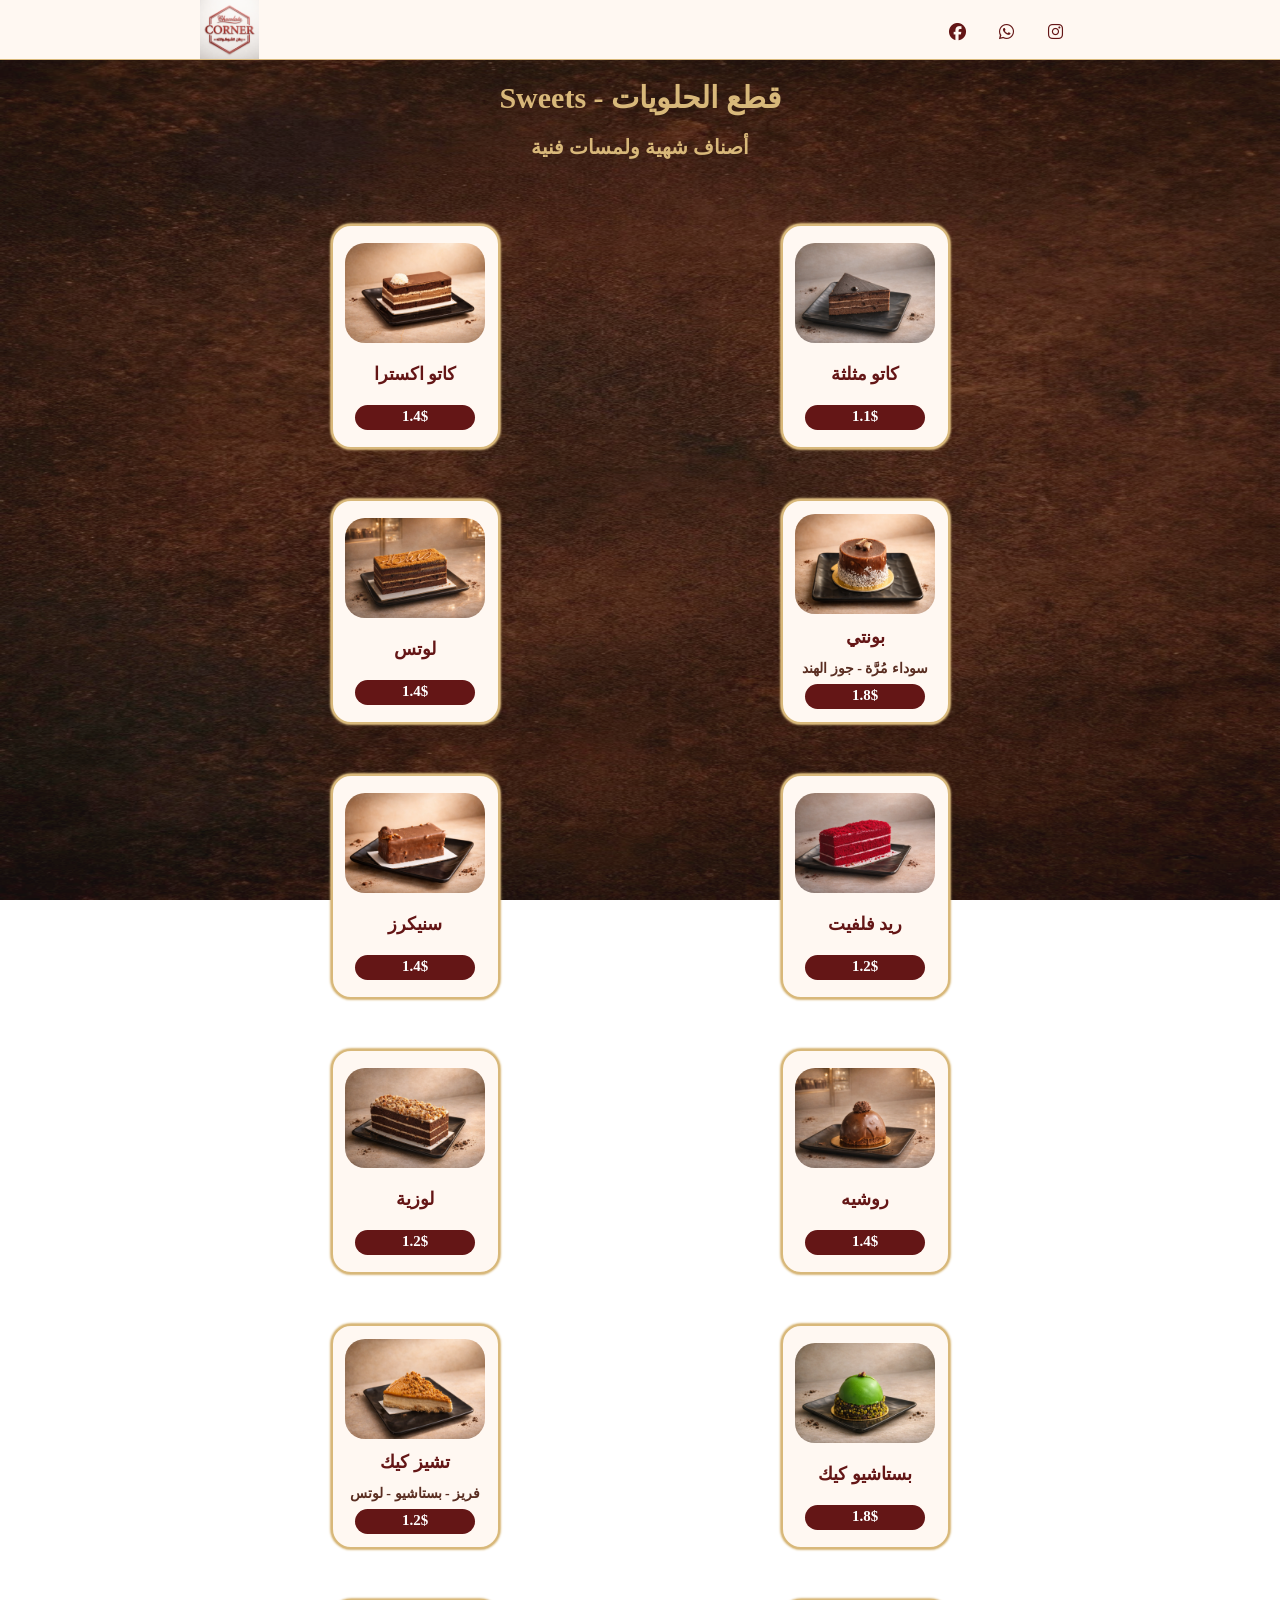
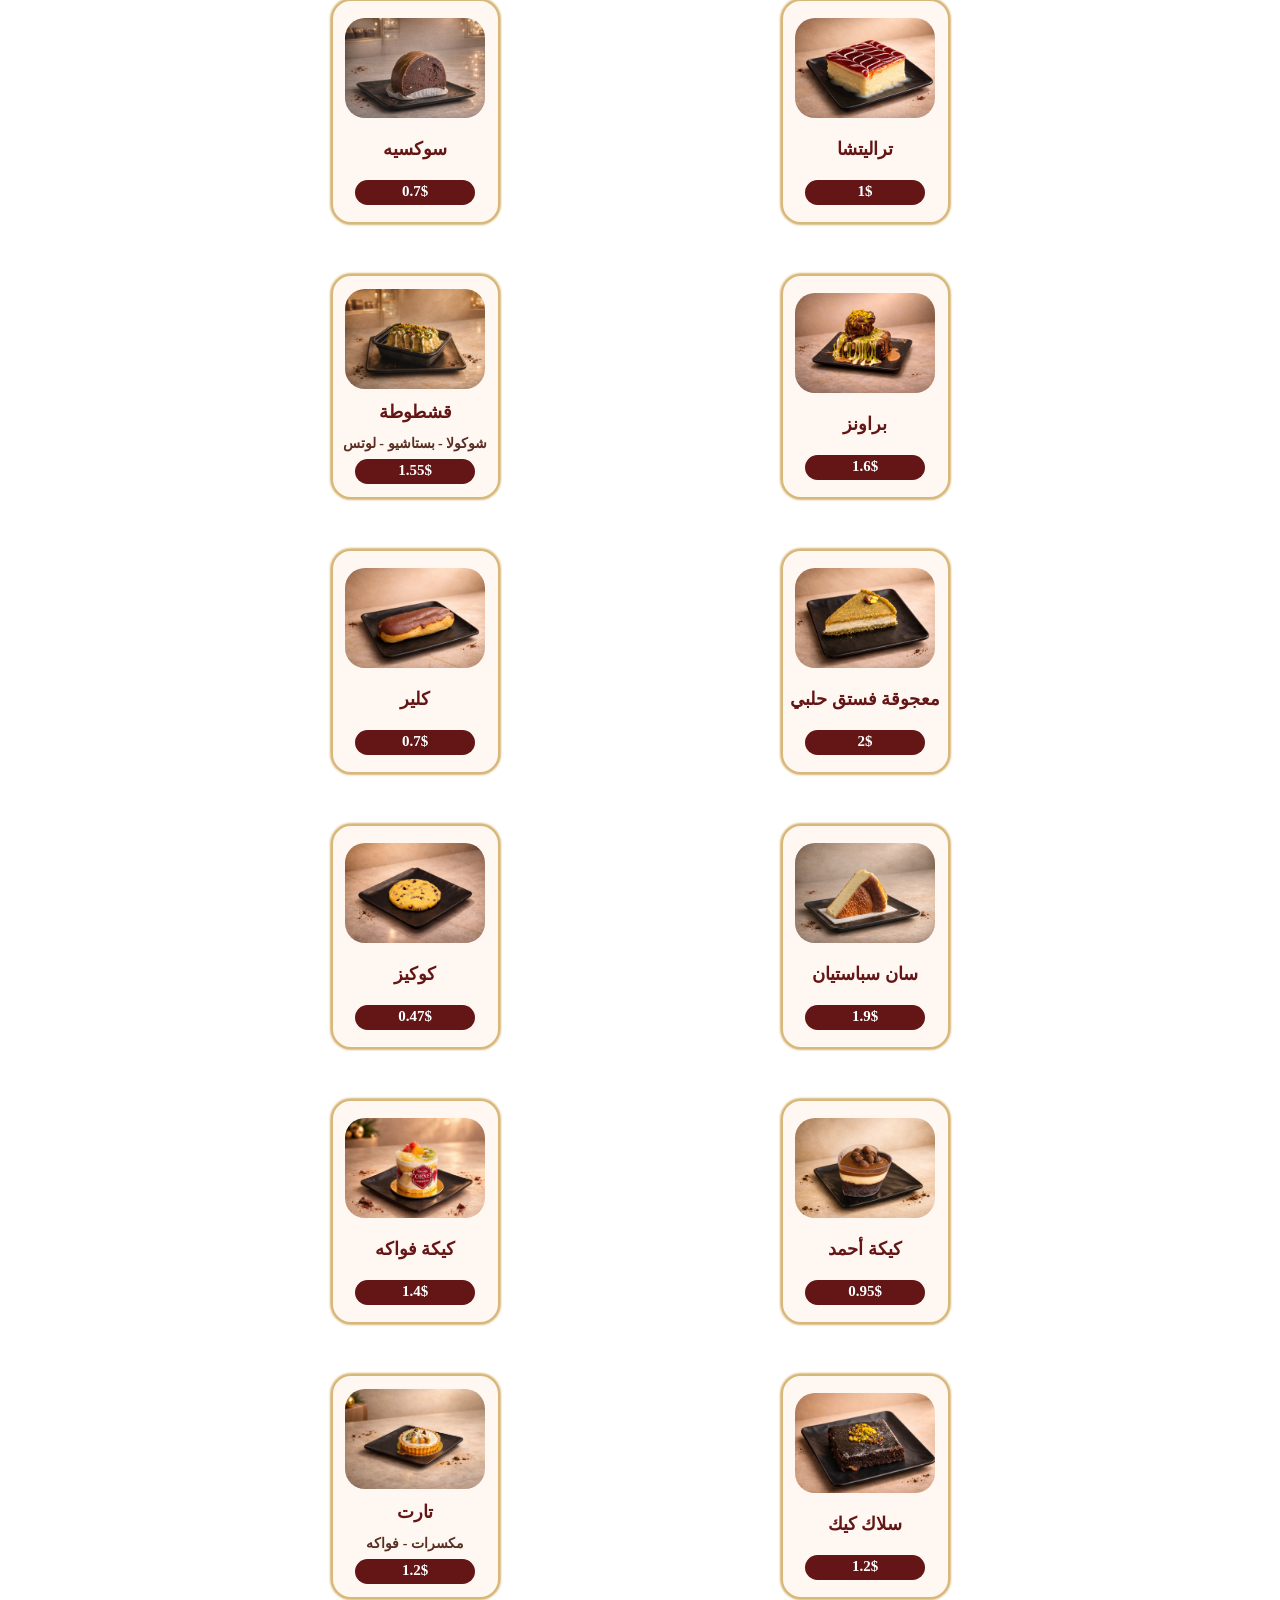
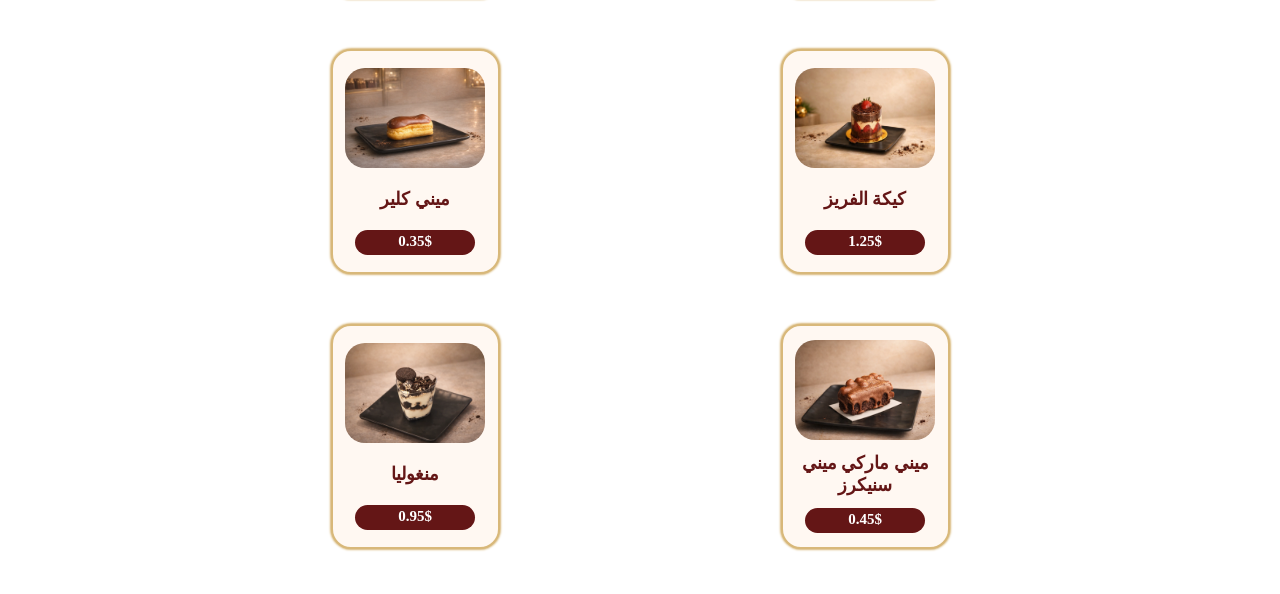
==== index.html @ dbb468c2 "Rename sweets.html to index.html" ====
<!DOCTYPE html>
<html lang="en">

<head>
    <meta charset="UTF-8">
    <meta name="viewport" content="width=device-width, initial-scale=1.0">
    <title>Sweets</title>
    <link rel="stylesheet" href="https://cdnjs.cloudflare.com/ajax/libs/font-awesome/6.7.2/css/all.min.css"
        integrity="sha512-Evv84Mr4kqVGRNSgIGL/F/aIDqQb7xQ2vcrdIwxfjThSH8CSR7PBEakCr51Ck+w+/U6swU2Im1vVX0SVk9ABhg=="
        crossorigin="anonymous" referrerpolicy="no-referrer" />
    <link rel="stylesheet" href="css/drinks.css">
    <link rel="icon" href="imgs/sweet.webp">
</head>

<body>
    <img class="back" src="imgs/types-background.webp">
    <header>

        <div class="container">
            <a href="" class="logo">
                <img src="imgs/logo.webp" alt="logo" />

            </a>

            <div class="social">
                <a href="https://www.facebook.com/profile.php?id=100057053096693" target="_blank"><i
                        class="fa-brands fa-facebook face"></i></a>
                <a href="https://wa.me/+963956229001" target="_blank"><i class="fa-brands fa-whatsapp whats"></i></a>
                <a href="https://www.instagram.com/1chocolate_corner/" target="_blank"><i
                        class="fa-brands fa-instagram insta"></i></a>
            </div>
        </div>
    </header>
    <div class="head">
        <div>
            <h1>قطع الحلويات - Sweets</h1>
           
        </div>
        <p>أصناف شهية ولمسات فنية</p>
    </div>
    <section class="types">
        
<div class="container">

        <div class="type">
            <img src="imgs/cake-pice.webp" alt="">
            <h2>كاتو مثلثة</h2>
            <p>1.1$</p>
        </div>

        <div class="type">
            <img src="imgs/extra-2.webp" alt="">
            <h2>كاتو اكسترا</h2>
            <p>1.4$</p>
        </div>

        <div class="type">
            <img src="imgs/bounty-cake-1.webp" alt="">
            <h2>بونتي</h2>
            <span>سوداء مُرَّة - جوز الهند</span>
            <p>1.8$</p>
        </div>

        <!-- <div class="type">
            <img src="imgs/تشيز اوريو.jpg" alt="">
            <h2>لوكانز</h2>
            <p><i class="fa-solid fa-turkish-lira-sign"></i> 80</p>
        </div> -->

        <div class="type">
            <img src="imgs/lotos-cake.webp" alt="">
            <h2>لوتس</h2>
            <p>1.4$</p>
        </div>
        <!-- <div class="type">
            <img src="imgs/بانكيك.jpeg" alt="">
            <h2>فوندون كيك</h2>
            <p><i class="fa-solid fa-turkish-lira-sign"></i> 80</p>
        </div> -->
        <div class="type">
            <img src="imgs/red-flft.webp" alt="">
            <h2>ريد فلفيت</h2>
            <p>1.2$</p>
        </div>

        <div class="type">
            <img src="imgs/snekrze-cake.webp" alt="">
            <h2>سنيكرز</h2>
            <p>1.4$</p>
        </div>

        <div class="type">
            <img src="imgs/roshieh.webp" alt="">
            <h2>روشيه</h2>
            <p>1.4$</p>
        </div>

        <div class="type">
            <img src="imgs/loziah-cake.webp" alt="">
            <h2>لوزية</h2>
            <p>1.2$</p>
        </div>

        <div class="type">
            <img src="imgs/pistachio-cake.webp" alt="">
            <h2>بستاشيو كيك</h2>
            <p>1.8$</p>
        </div>

        <div class="type">
            <img src="imgs/cheese-cake-lotos.webp" alt="">
            <h2>تشيز كيك</h2>
            <span>فريز - بستاشيو - لوتس</span>
            <p>1.2$</p>
        </div>

        <div class="type">
            <img src="imgs/trilitcha.webp" alt="">
            <h2>تراليتشا</h2>
            <p>1$</p>
        </div>

        <div class="type">
            <img src="imgs/soksieh.webp" alt="">
            <h2>سوكسيه</h2>
            <p>0.7$</p>
        </div>

        <div class="type">
            <img src="imgs/brownis-icecream.webp" alt="">
            <h2>براونز</h2>
            <p>1.6$</p>
        </div>

        <div class="type">
            <img src="imgs/qashtota.webp" alt="">
            <h2>قشطوطة</h2>
            <span>شوكولا - بستاشيو - لوتس</span>
            <p>1.55$</p>
        </div>

        <div class="type">
            <img src="imgs/majoka-fusduk.webp" alt="">
            <h2>معجوقة فستق حلبي</h2>
            <p>2$</p>
        </div>

        <div class="type">
            <img src="imgs/clere.webp" alt="">
            <h2>كلير</h2>
            <p>0.7$</p>
        </div>

        <div class="type">
            <img src="imgs/sanspastian.webp" alt="">
            <h2>سان سباستيان</h2>
            <p>1.9$</p>
        </div>

        <div class="type">
            <img src="imgs/cookies.webp" alt="">
            <h2>كوكيز</h2>
            <p>0.47$</p>
        </div>

        <div class="type">
            <img src="imgs/ahmad-cake.webp" alt="">
            <h2>كيكة أحمد</h2>
            <p>0.95$</p>
        </div>
        <div class="type">
            <img src="imgs/fruits-cake.webp" alt="">
            <h2>كيكة فواكه</h2>
            <p>1.4$</p>
        </div>
        <div class="type">
            <img src="imgs/slak-cake.webp" alt="">
            <h2>سلاك كيك</h2>
            <p>1.2$</p>
        </div>
        <div class="type">
            <img src="imgs/moksrat-tart.webp" alt="">
            <h2>تارت</h2>
            <span>مكسرات - فواكه</span>
            <p>1.2$</p>
        </div>
        <div class="type">
            <img src="imgs/strubery-cake.webp" alt="">
            <h2>كيكة الفريز</h2>
            <p>1.25$</p>
        </div>
        <div class="type">
            <img src="imgs/mini-clere.webp" alt="">
            <h2>ميني كلير</h2>
            <p>0.35$</p>
        </div>
        <div class="type">
            <img src="imgs/snekrze-mini.webp" alt="">
            <h2>ميني ماركي ميني سنيكرز</h2>
            <p>0.45$</p>
        </div>
        <div class="type">
            <img src="imgs/mangolia.webp" alt="">
            <h2>منغوليا</h2>
            <p>0.95$</p>
        </div>





   

</div>
    </section>












</body>

</html>
---- css/drinks.css ----
@import url("https://fonts.googleapis.com/css2?family=Cairo:wght@200..1000&family=Playpen+Sans+Arabic:wght@100..800&display=swap");
@import url("https://fonts.googleapis.com/css2?family=Almarai:wght@300;400;700;800&family=Cairo:wght@200..1000&family=Playpen+Sans+Arabic:wght@100..800&display=swap");

:root {
    --main-color: #5A2E22;
    --shadow-color: #3E2723;
    --second-color: #fff8f2;
    --third-color: #b09f8e;
    --fourth-color: #D8B87A;
    --red-color: #641616;
}

* {
    padding: 0;
    margin: 0;
    box-sizing: border-box;
}

body {
    font-family: 'Italic' , serif;
    font-weight: 600;
    direction: rtl;
}
.back {
    display: inline-block;
    height: 100%;
    width: 100%;
    position: fixed;
    top: 0;
    right: 0;
    z-index: -1;
    filter: brightness(0.8) contrast(0.9);
}
a {
    text-decoration: none;
}

html {
    scroll-behavior: smooth;
}

.container {
    padding-left: 200px;
    padding-right: 200px;
}

@media (max-width: 768px) {
    .container {
        width: 100%;
        padding-left: 15px;
        padding-right: 15px;
    }
}

@media (min-width: 769px) and (max-width: 991px) {
    .contanier {
        width: 750px;
    }
}

@media (min-width: 992px) and (max-width: 1199px) {
    .contanier {
        width: 970px;
    }
}

@media (min-width: 1200px) {
    .contanier {
        width: 1170px;
    }
}
/*start header style*/
header {
    background-color: var(--second-color);
    height: 60px;
    border-bottom: 1px solid var(--fourth-color);
    position: sticky;
    top: 0;
    z-index: 1000;
    direction: ltr;
}


header .container {
    display: flex;
    justify-content: space-between;
    align-items: center;
    position: relative;
}

header .container a:first-child img { 
   height: 59px;
    
}




header .container .social {
    display: flex;
    justify-content: space-between;
}

header .container .social i {
    margin: 7px;
    font-size: 17px;
    display: flex;
    width: 35px;
    height: 35px;
    color: var(--red-color);
    justify-content: center;
    align-items: center;
    border-radius: 50%;
    transition: 0.3s;
    cursor: pointer;
    
}

.container .social i:hover {
    scale: 1.1;
}

/*end header style*/
.head {
text-align: center;
display: flex;
flex-direction: column;
justify-content: center;
align-items: center;
position: relative;
background-color: transparent;
}

    .head p:first-of-type {
       font-weight: 900;
       padding: 0 0 20px; 
    }
.head h1 {
    color: var(--fourth-color);
    font-size: 30px;
    font-weight: 900;
    padding: 20px 0;
}



.head p {
    font-size: 20px; 
    font-weight: 600;
    padding-bottom: 20px;
    color: var(--fourth-color);
}


.types {
    padding: 30px 0px;
    text-align: center;
}
.types .container {
        display: grid;
    grid-template-columns: 1fr 1fr;
    gap: 20px;
}
.type {
    display: flex;
    flex-direction: column;
    justify-content: space-around;
    align-items: center;
    padding: 10px 0 10px;
    text-align: center;
    border-radius: 20px;
    background-color: var(--second-color);
    margin: 15px auto;
    font-weight: bold;
    font-style: normal;
    
    width: 169px;
    height: 225px;
    box-shadow: 0 0 2px 1px var(--fourth-color);
    /* outline: 1px solid var(--red-color); */
    border: 2px solid var(--fourth-color);
}

.types .type img {
    width: 85%;
    height: 100px;
    border-radius: 20px;
    
}
.types .type h2 {
    font-size: 18px;
    font-weight: 800;
    color: var(--red-color);
    
    padding: 5px;
}

.types .type p {
    height: 25px;
    width: 120px;
    background-color: var(--red-color);
    border-radius: 20px;
    
    font-size: 15px;
    font-weight: 800;
    color: white;
    text-align: center;
    padding-top: 3px;
}
.types a {
    text-decoration: none;
    box-shadow: 0 0 7px 5px var(--fourth-color);
    padding: 5px;
    border-radius: 5px;
    color: var(--fourth-color);
    transition: 0.5s;
    display: inline-block;
    margin-bottom: 20px;
}
.types a:hover {
    box-shadow: 0 0 7px 5px var(--shadow-color);
    background-color: var(--second-color);
    color: var(--main-color);
}
.fa-turkish-lira-sign {
    font-size: 12px;
}
.type span {
    color: var(--main-color);
    font-size: 14px;
}
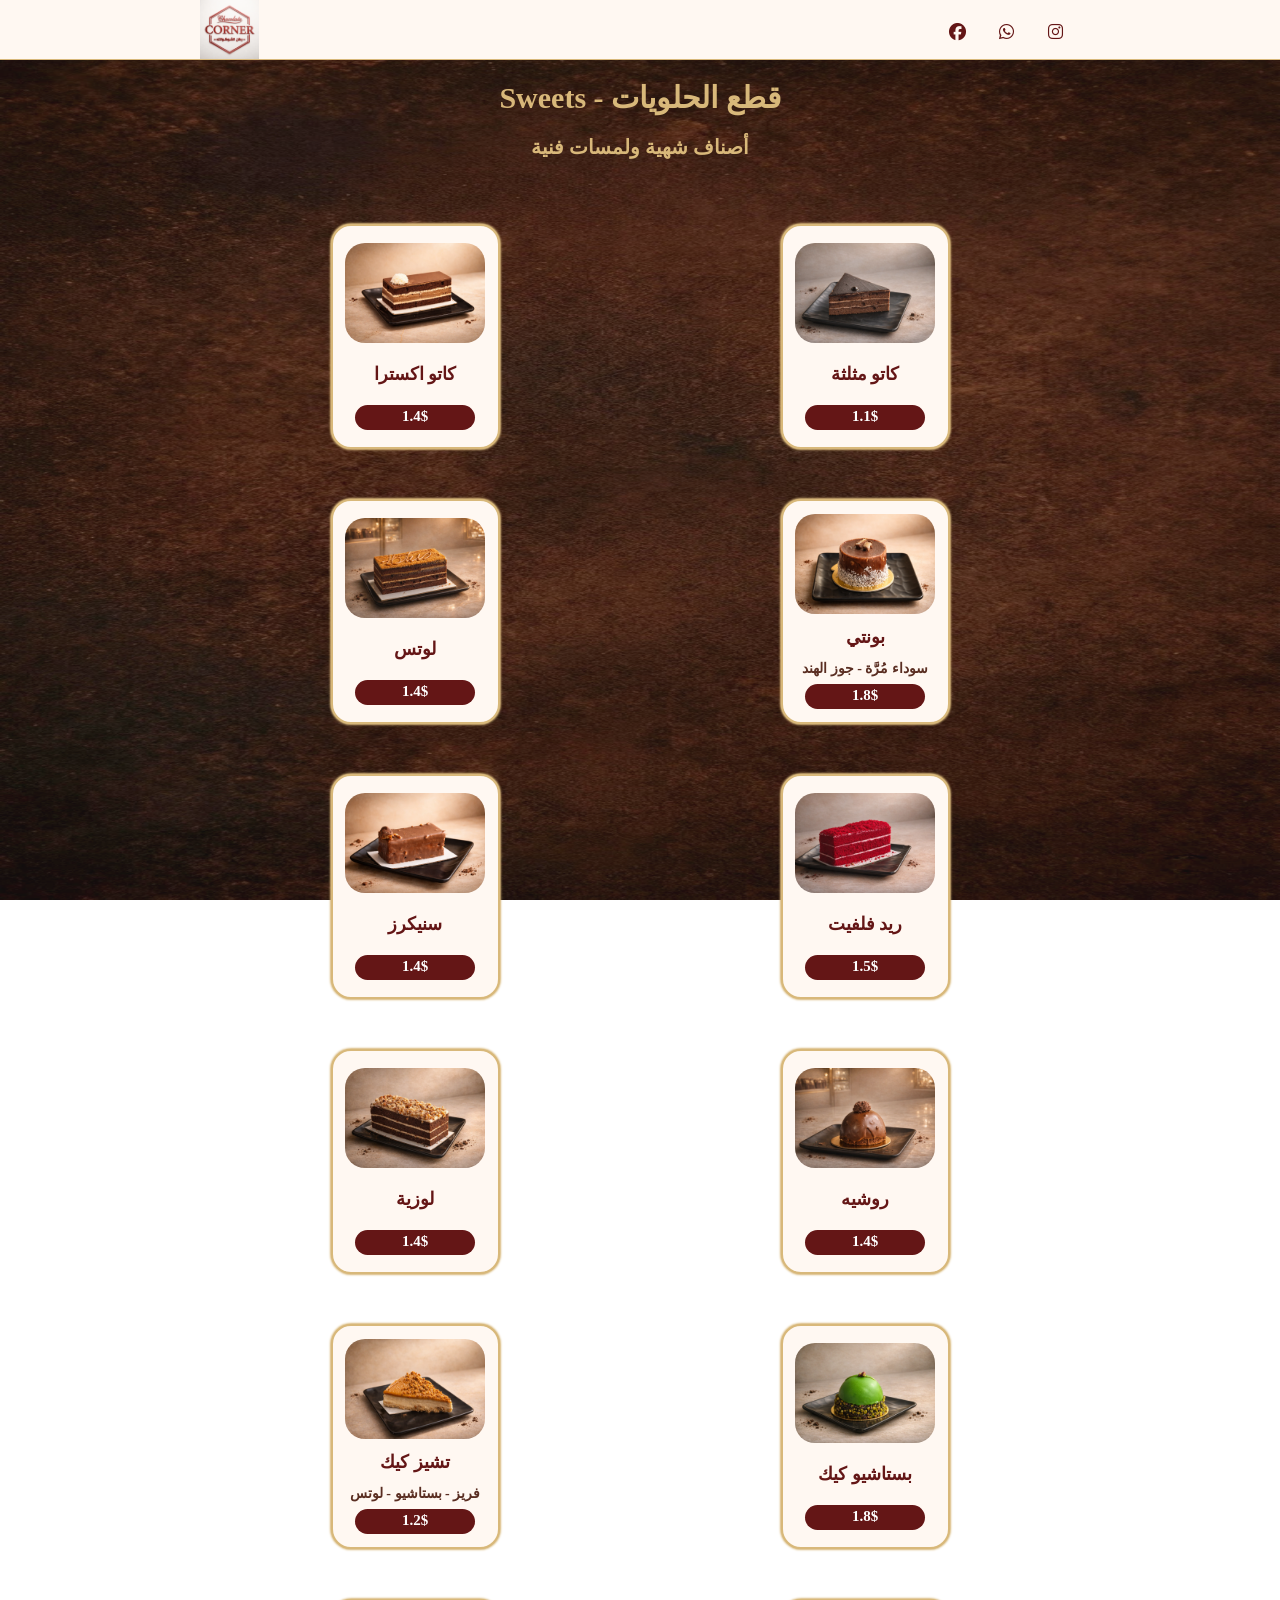
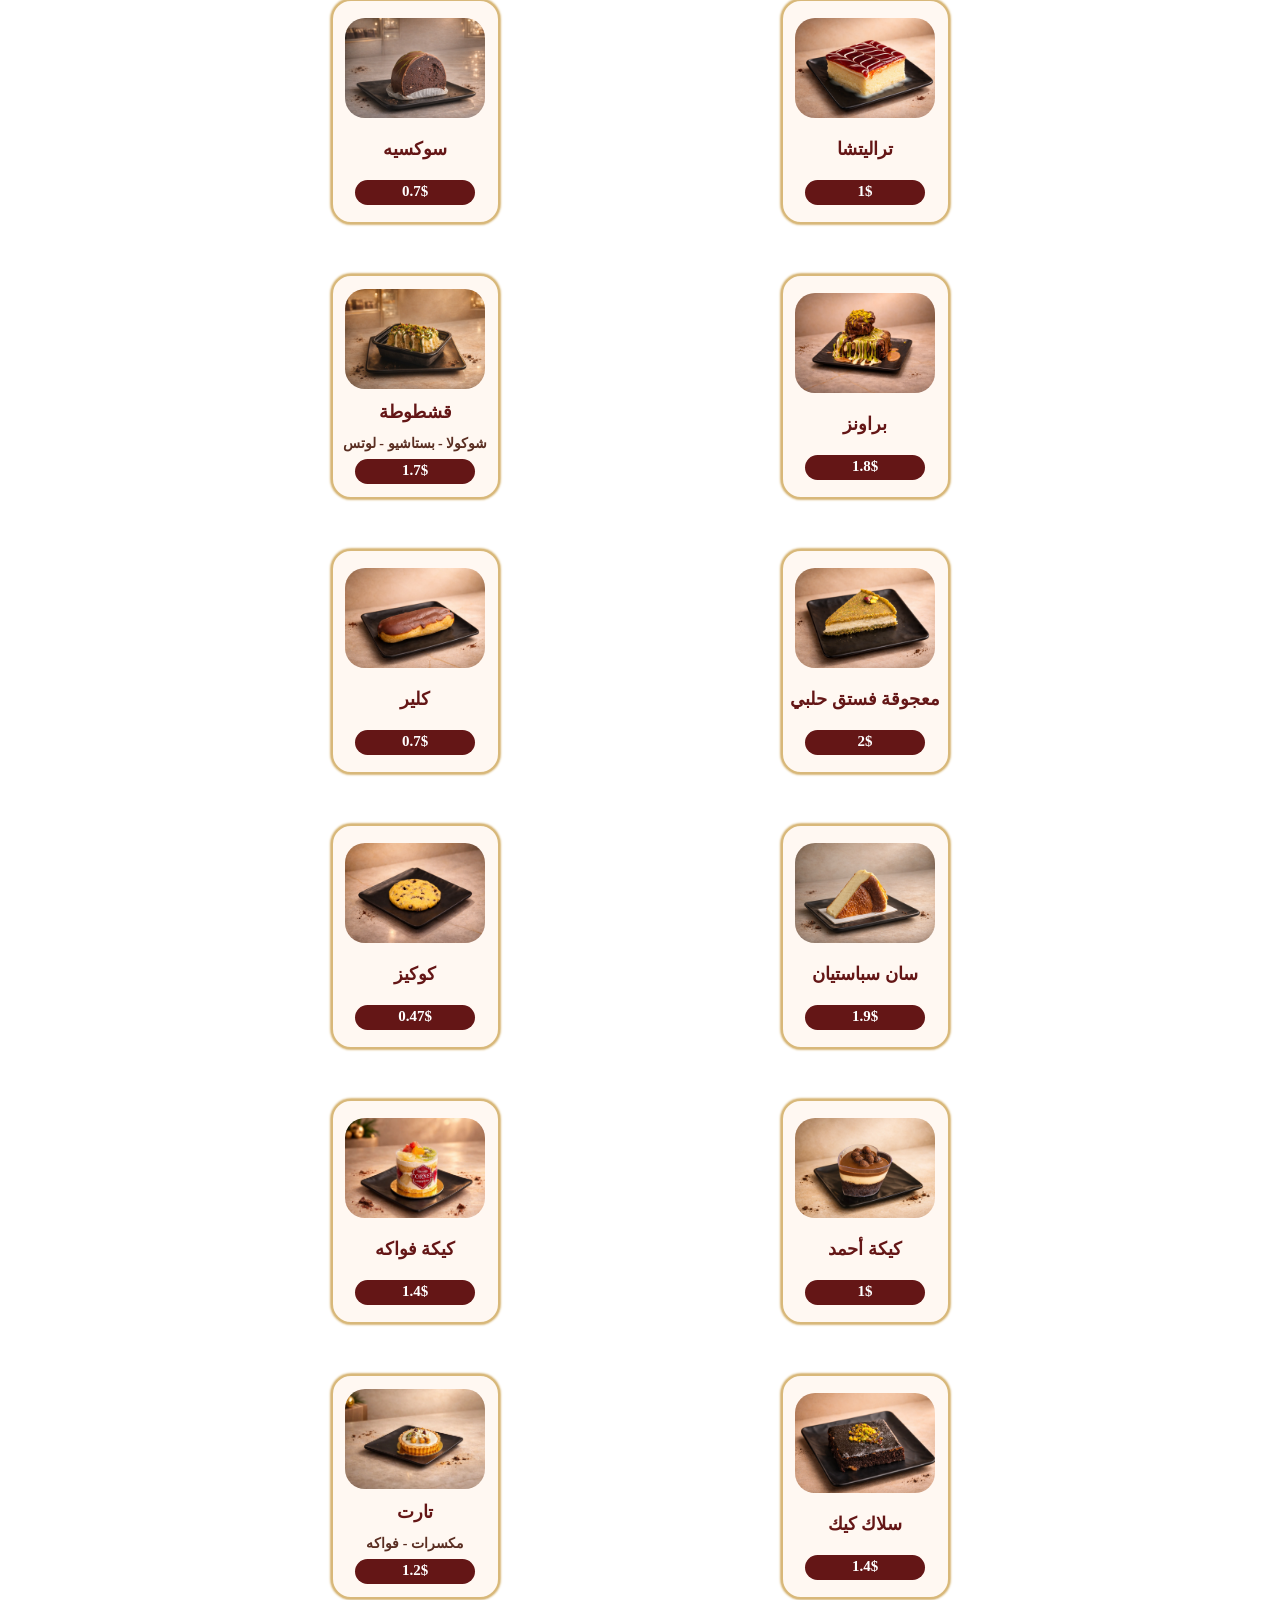
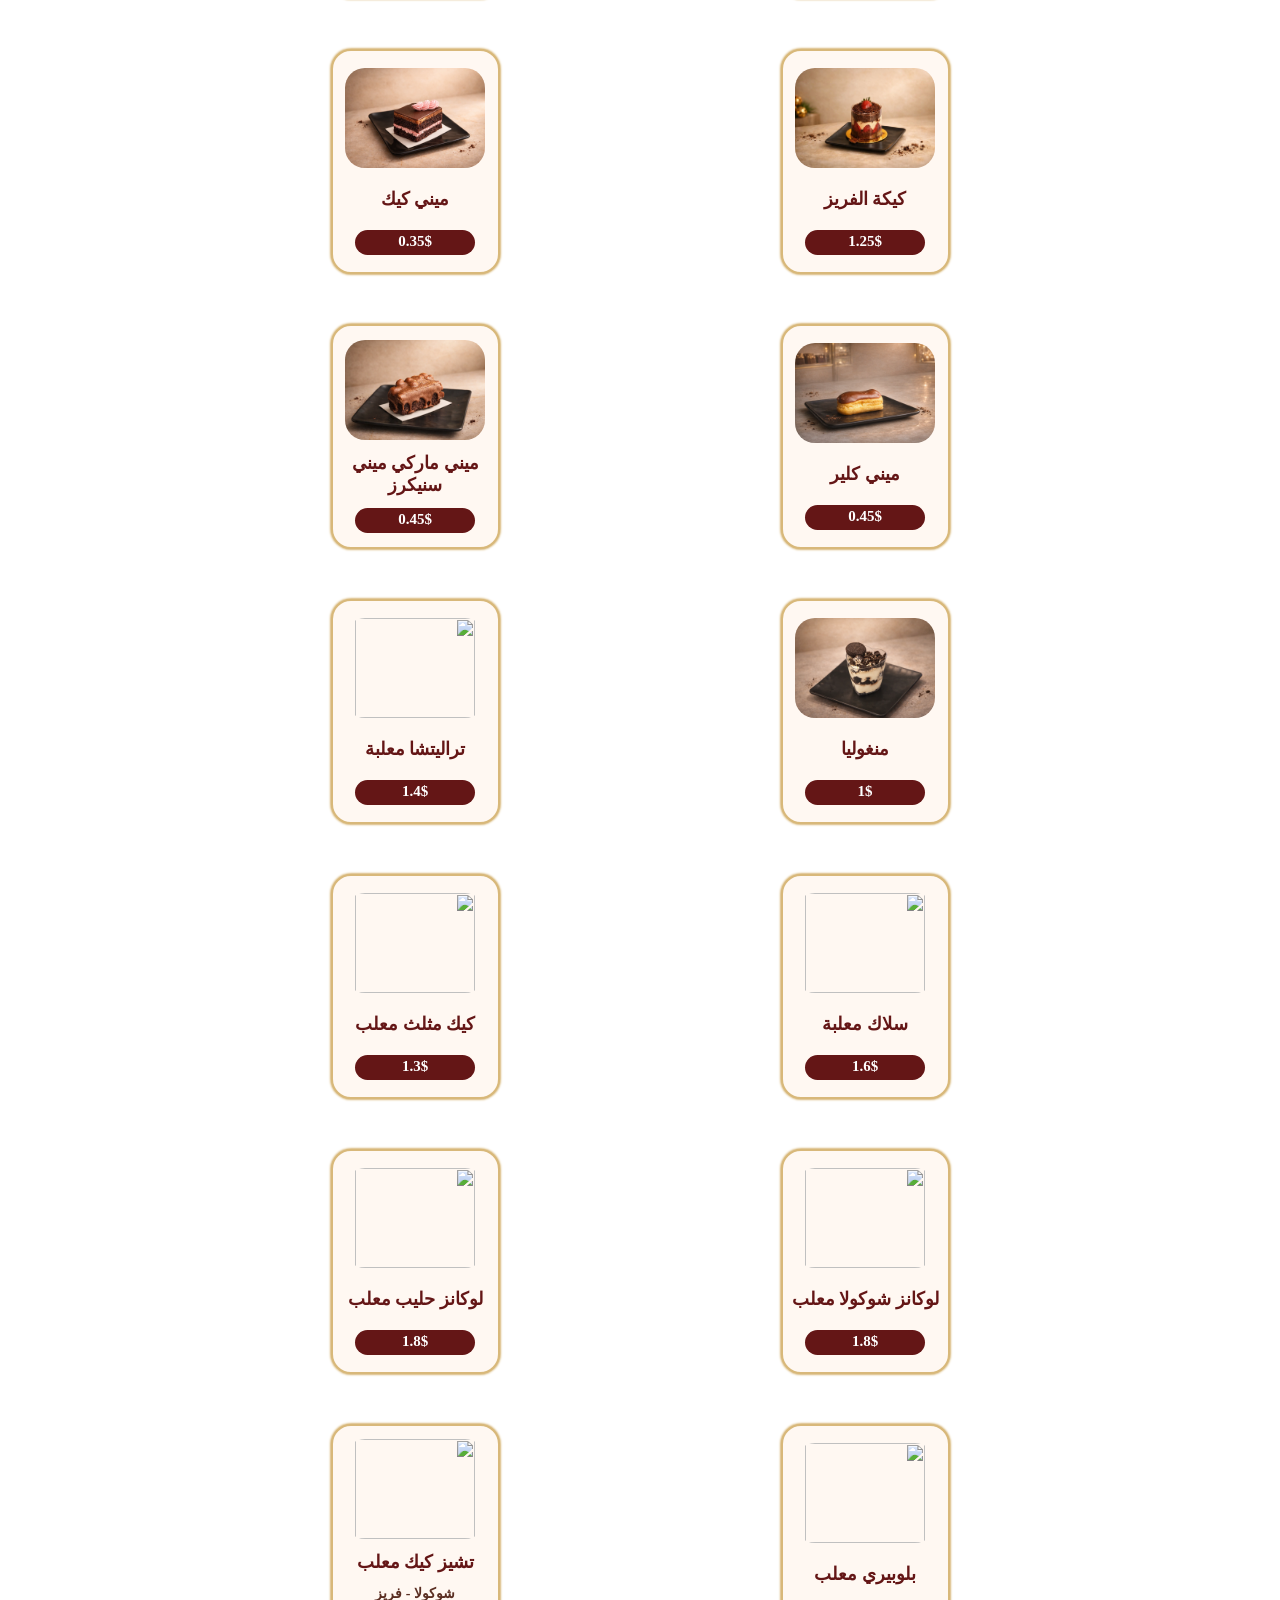
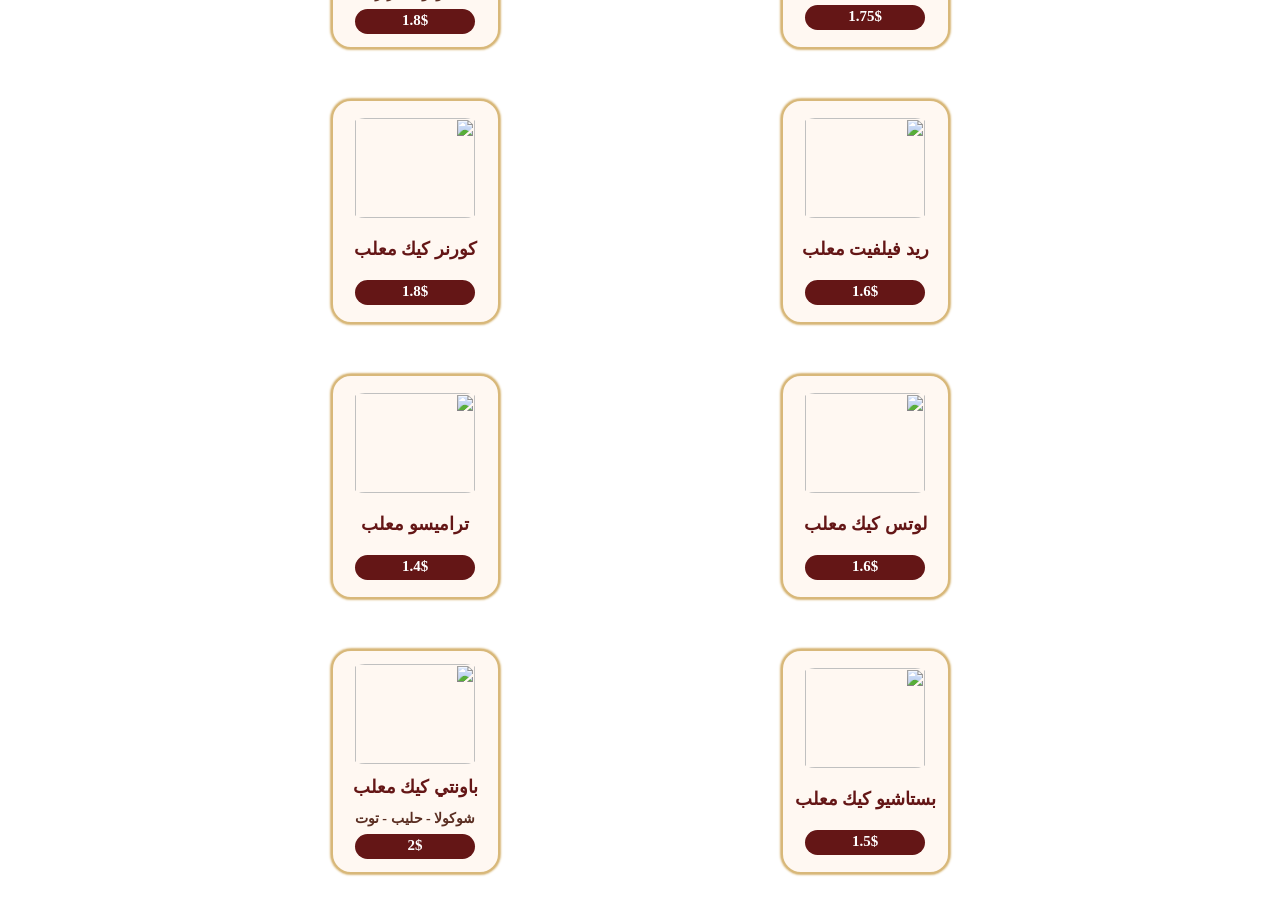
==== commit bbc6ca0a: "Update index.html" ====
--- a/index.html
+++ b/index.html
@@ -80,7 +80,7 @@
         <div class="type">
             <img src="imgs/red-flft.webp" alt="">
             <h2>ريد فلفيت</h2>
-            <p>1.2$</p>
+            <p>1.5$</p>
         </div>
 
         <div class="type">
@@ -98,7 +98,7 @@
         <div class="type">
             <img src="imgs/loziah-cake.webp" alt="">
             <h2>لوزية</h2>
-            <p>1.2$</p>
+            <p>1.4$</p>
         </div>
 
         <div class="type">
@@ -129,14 +129,14 @@
         <div class="type">
             <img src="imgs/brownis-icecream.webp" alt="">
             <h2>براونز</h2>
-            <p>1.6$</p>
+            <p>1.8$</p>
         </div>
 
         <div class="type">
             <img src="imgs/qashtota.webp" alt="">
             <h2>قشطوطة</h2>
             <span>شوكولا - بستاشيو - لوتس</span>
-            <p>1.55$</p>
+            <p>1.7$</p>
         </div>
 
         <div class="type">
@@ -166,7 +166,7 @@
         <div class="type">
             <img src="imgs/ahmad-cake.webp" alt="">
             <h2>كيكة أحمد</h2>
-            <p>0.95$</p>
+            <p>1$</p>
         </div>
         <div class="type">
             <img src="imgs/fruits-cake.webp" alt="">
@@ -176,7 +176,7 @@
         <div class="type">
             <img src="imgs/slak-cake.webp" alt="">
             <h2>سلاك كيك</h2>
-            <p>1.2$</p>
+            <p>1.4$</p>
         </div>
         <div class="type">
             <img src="imgs/moksrat-tart.webp" alt="">
@@ -190,9 +190,14 @@
             <p>1.25$</p>
         </div>
         <div class="type">
+            <img src="imgs/cake-mini.webp" alt="">
+            <h2>ميني كيك</h2>
+            <p>0.35$</p>
+        </div>
+        <div class="type">
             <img src="imgs/mini-clere.webp" alt="">
             <h2>ميني كلير</h2>
-            <p>0.35$</p>
+            <p>0.45$</p>
         </div>
         <div class="type">
             <img src="imgs/snekrze-mini.webp" alt="">
@@ -202,7 +207,74 @@
         <div class="type">
             <img src="imgs/mangolia.webp" alt="">
             <h2>منغوليا</h2>
-            <p>0.95$</p>
+            <p>1$</p>
+        </div>
+        <div class="type">
+            <img src="imgs/tralitsha-moalb.webp" alt="">
+            <h2>تراليتشا معلبة</h2>
+            <p>1.4$</p>
+        </div>
+        <div class="type">
+            <img src="imgs/slak-moalb.webp" alt="">
+            <h2>سلاك معلبة</h2>
+            <p>1.6$</p>
+        </div>
+        <div class="type">
+            <img src="imgs/cake-moalb.webp" alt="">
+            <h2>كيك مثلث معلب</h2>
+            <p>1.3$</p>
+        </div>
+        <div class="type">
+            <img src="imgs/lokanz-choclate-moalb.webp" alt="">
+            <h2>لوكانز شوكولا معلب</h2>
+            <p>1.8$</p>
+        </div>
+        <div class="type">
+            <img src="imgs/lokanz-white-moalb.webp" alt="">
+            <h2>لوكانز حليب معلب</h2>
+            <p>1.8$</p>
+        </div>
+        <div class="type">
+            <img src="imgs/bluebery-moalba.webp" alt="">
+            <h2>بلوبيري معلب</h2>
+            <p>1.75$</p>
+        </div>
+        <div class="type">
+            <img src="imgs/cheescake-moalb.webp" alt="">
+            <h2>تشيز كيك معلب</h2>
+            <span>شوكولا - فريز</span>
+            <p>1.8$</p>
+        </div>
+        <div class="type">
+            <img src="imgs/redflfet-molab.webp" alt="">
+            <h2>ريد فيلفيت معلب</h2>
+            <p>1.6$</p>
+        </div>
+        <div class="type">
+            <img src="imgs/corner-cake-moalb.webp" alt="">
+            <h2>كورنر كيك معلب</h2>
+            <p>1.8$</p>
+        </div>
+        <div class="type">
+            <img src="imgs/lotos-cake-moalb.webp" alt="">
+            <h2>لوتس كيك معلب</h2>
+            <p>1.6$</p>
+        </div>
+        <div class="type">
+            <img src="imgs/tiramiso-moalb.webp" alt="">
+            <h2>تراميسو معلب</h2>
+            <p>1.4$</p>
+        </div>
+        <div class="type">
+            <img src="imgs/bistashio-moalb.webp" alt="">
+            <h2>بستاشيو كيك معلب</h2>
+            <p>1.5$</p>
+        </div>
+        <div class="type">
+            <img src="imgs/bounty-cake-molab.webp" alt="">
+            <h2>باونتي كيك معلب</h2>
+            <span>شوكولا - حليب - توت</span>
+            <p>2$</p>
         </div>
 
 
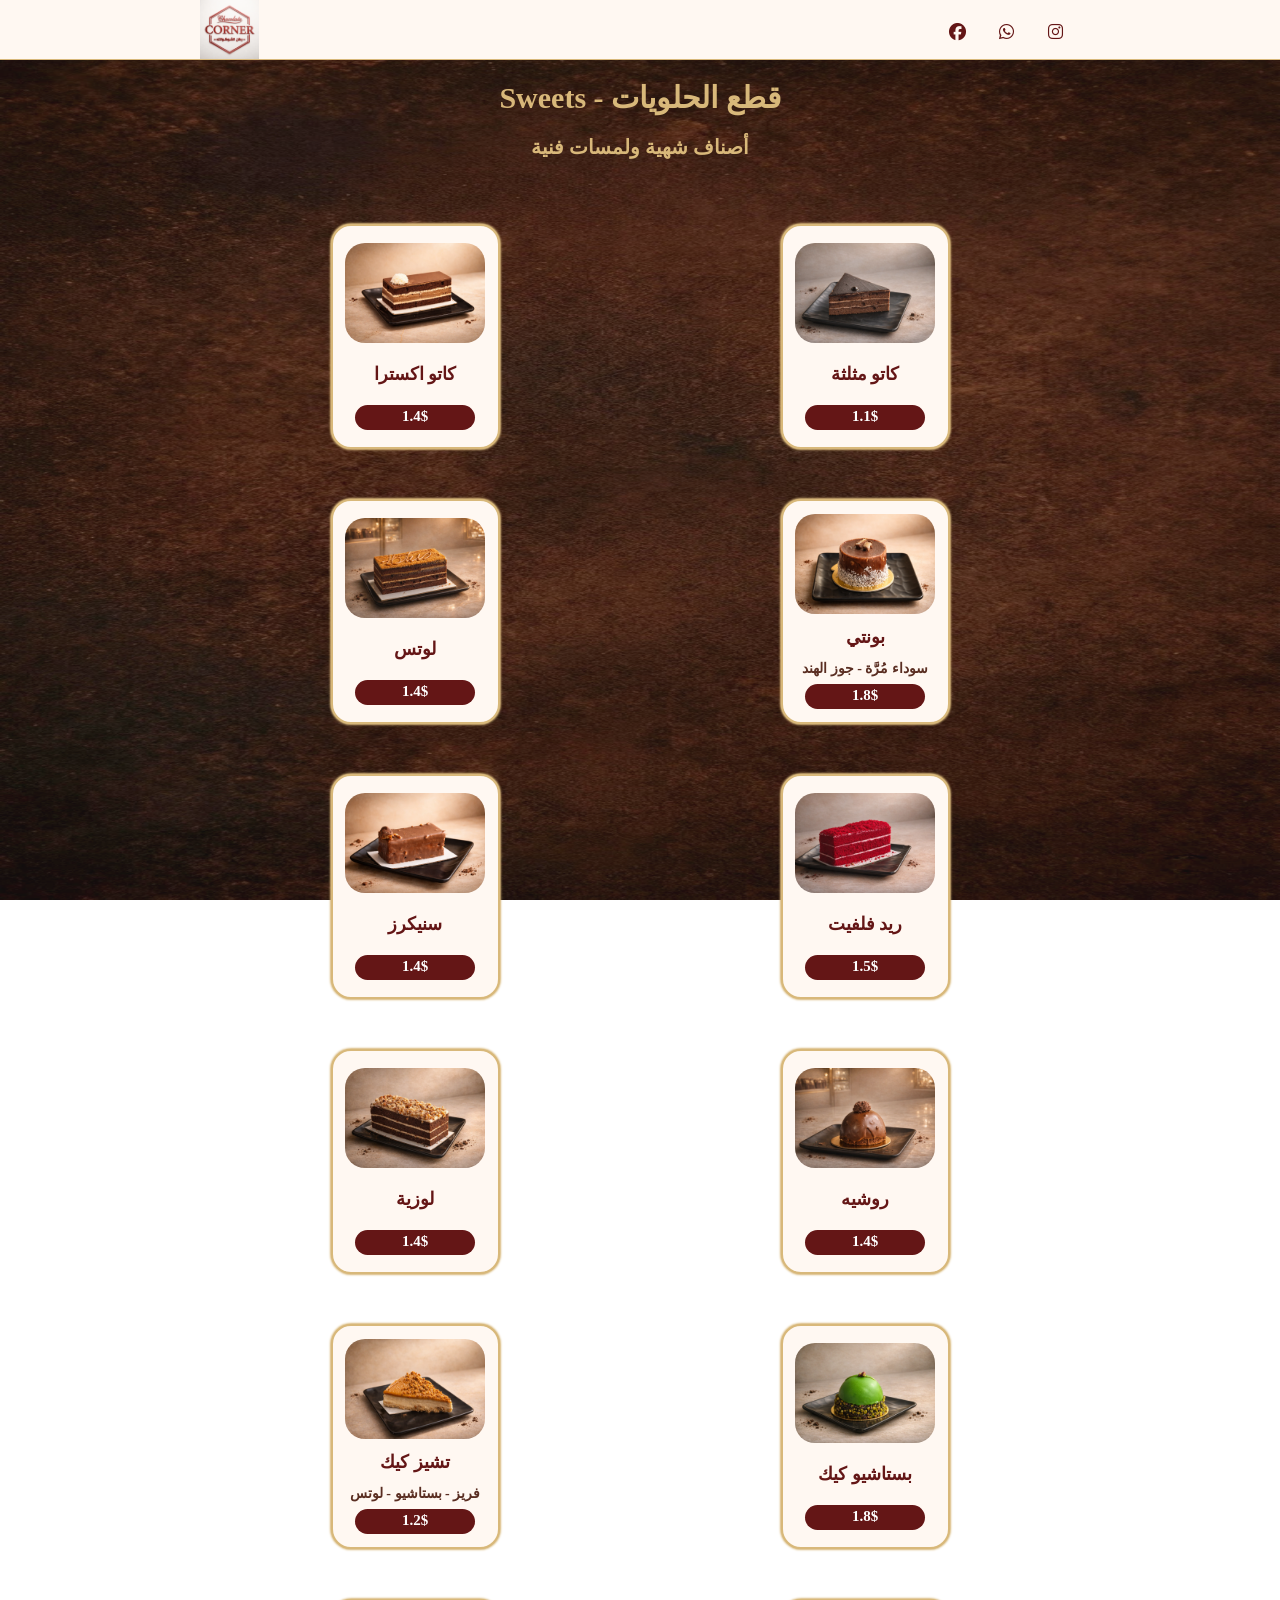
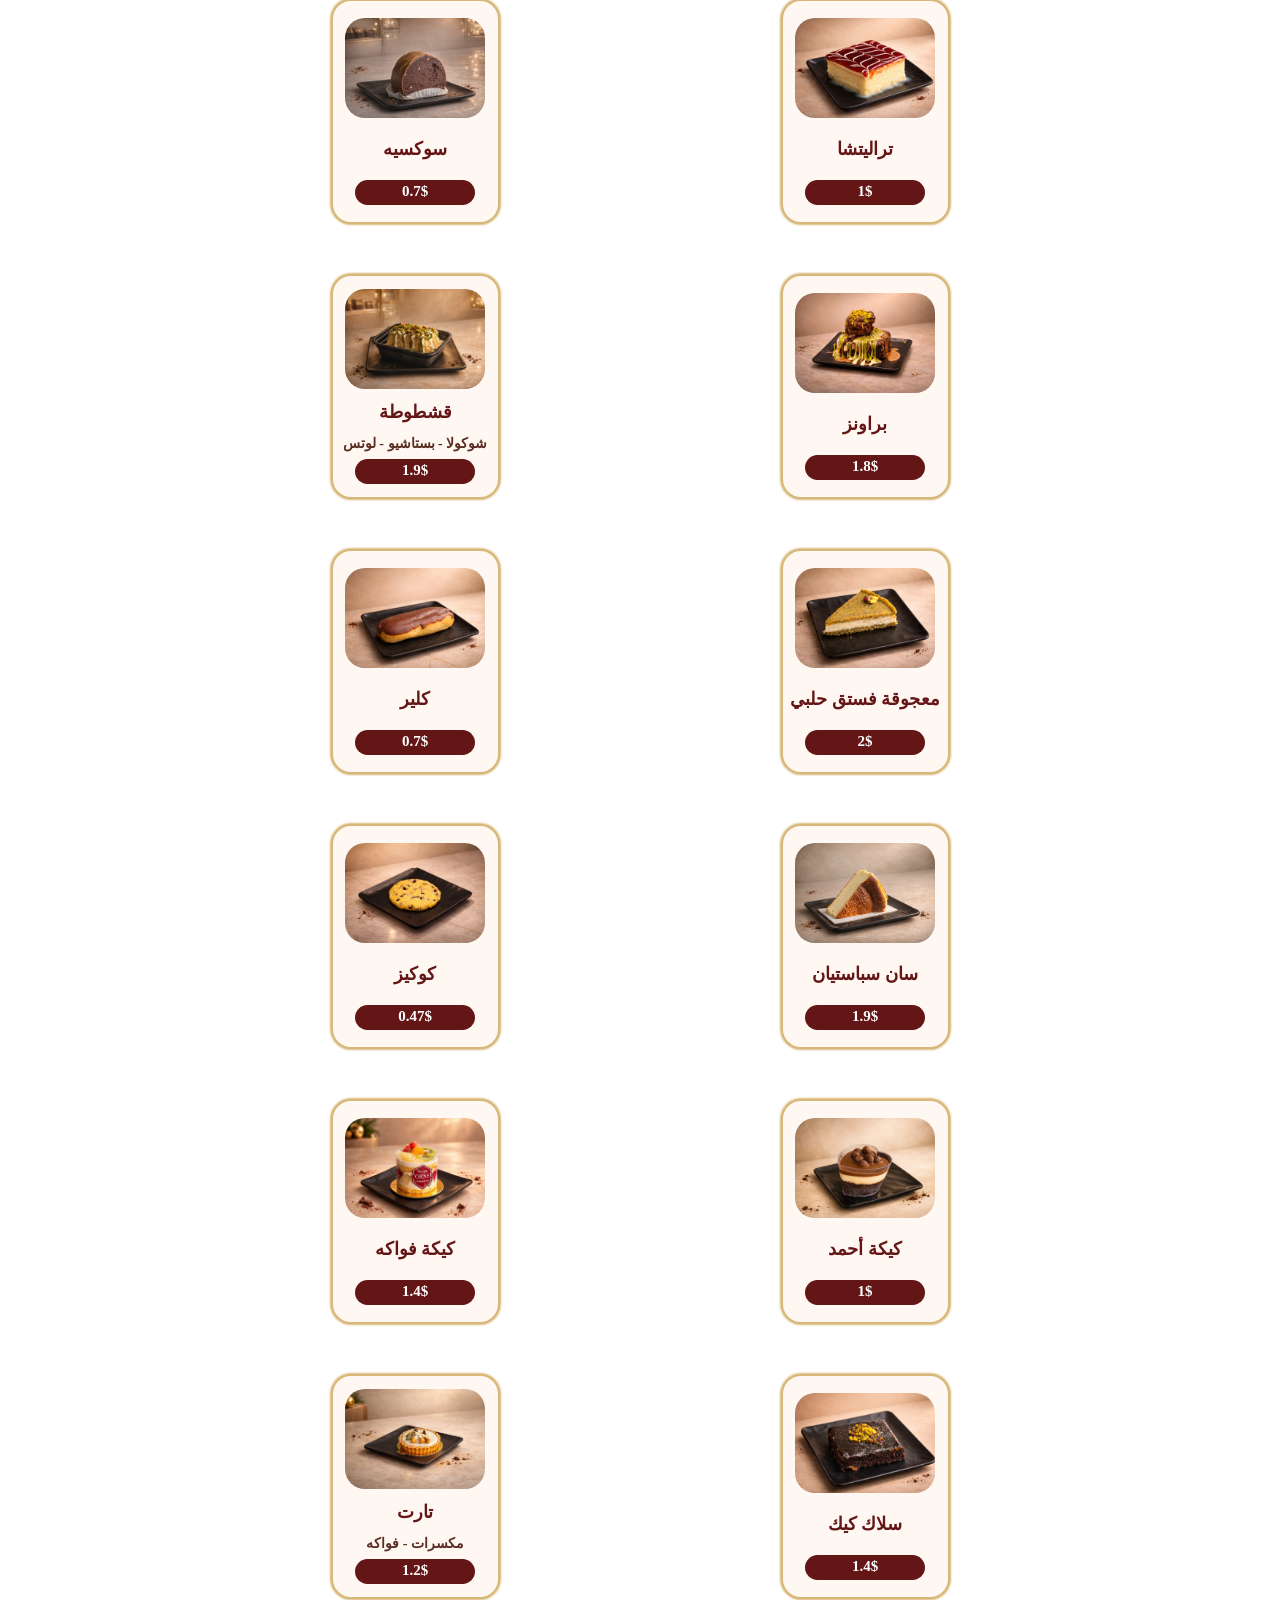
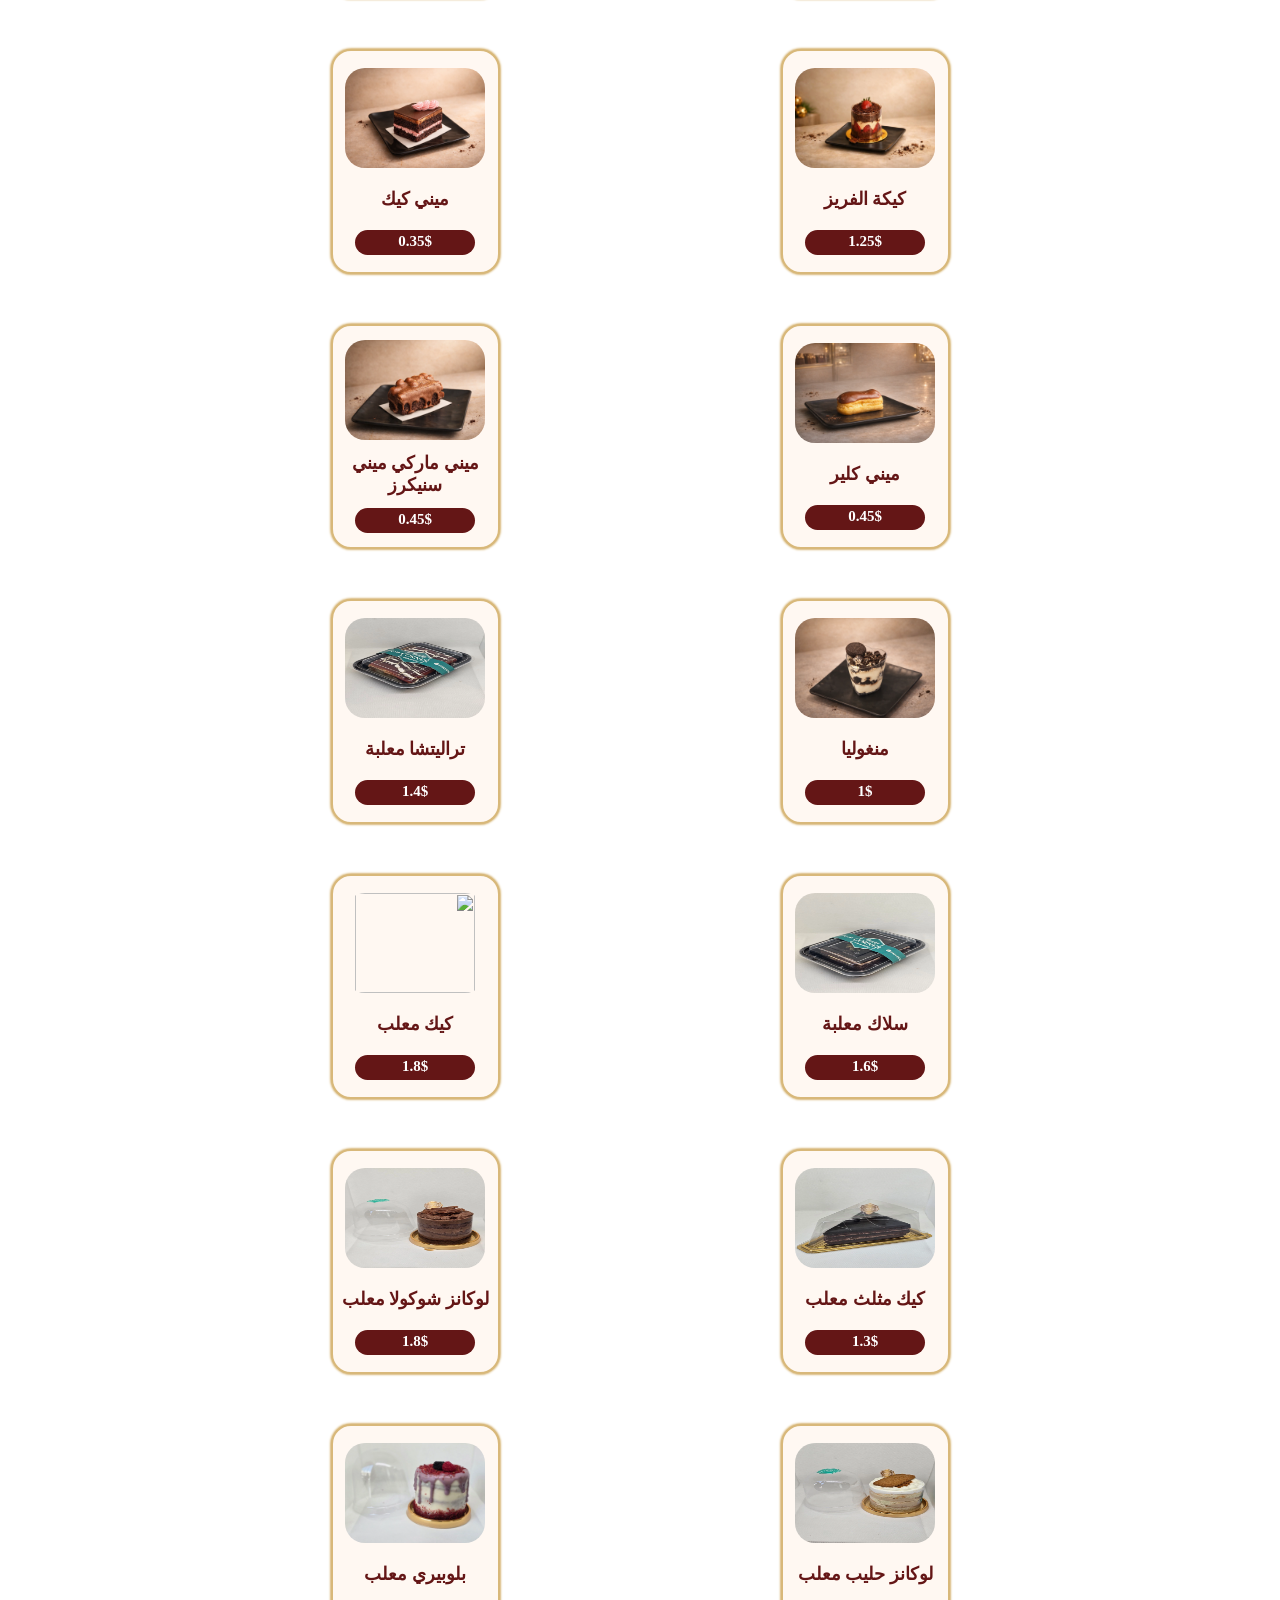
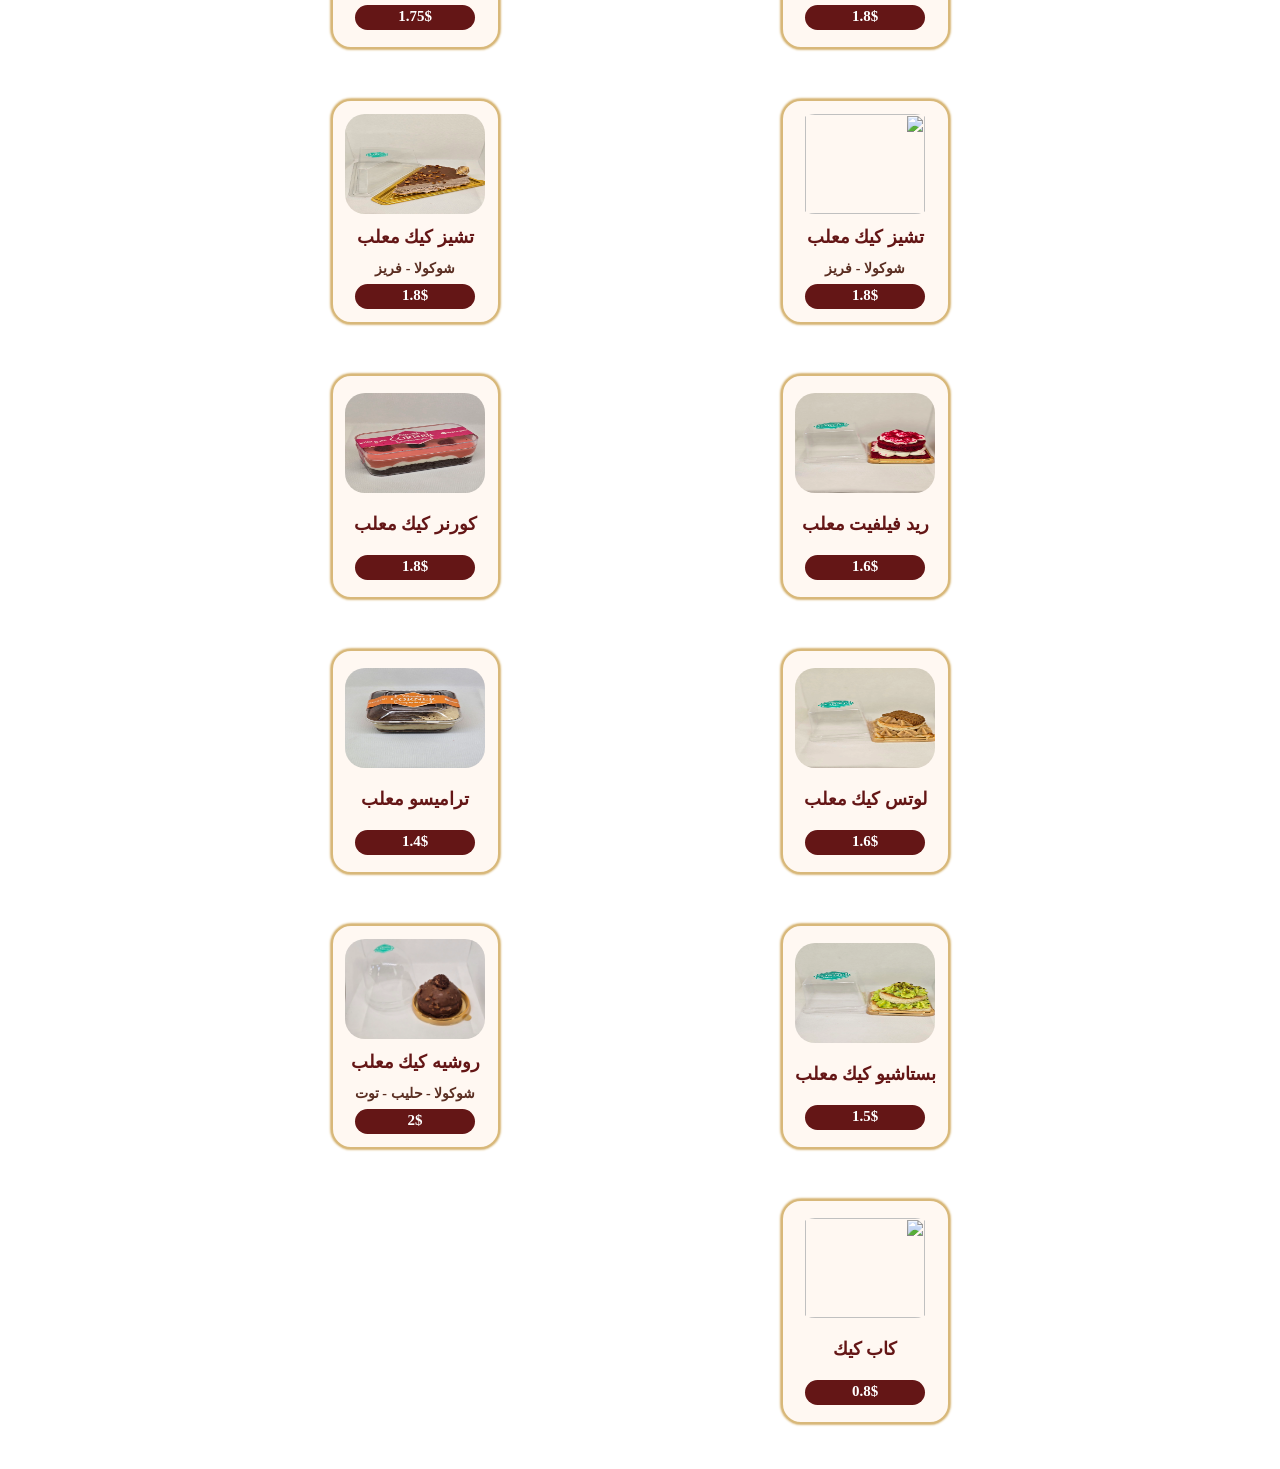
==== commit bf4b37dc: "Update index.html" ====
--- a/index.html
+++ b/index.html
@@ -136,7 +136,7 @@
             <img src="imgs/qashtota.webp" alt="">
             <h2>قشطوطة</h2>
             <span>شوكولا - بستاشيو - لوتس</span>
-            <p>1.7$</p>
+            <p>1.9$</p>
         </div>
 
         <div class="type">
@@ -220,6 +220,11 @@
             <p>1.6$</p>
         </div>
         <div class="type">
+            <img src="imgs/cake1-moalb.webp" alt="">
+            <h2>كيك معلب</h2>
+            <p>1.8$</p>
+        </div>
+        <div class="type">
             <img src="imgs/cake-moalb.webp" alt="">
             <h2>كيك مثلث معلب</h2>
             <p>1.3$</p>
@@ -240,6 +245,12 @@
             <p>1.75$</p>
         </div>
         <div class="type">
+            <img src="imgs/cheescake1-moalb.webp" alt="">
+            <h2>تشيز كيك معلب</h2>
+            <span>شوكولا - فريز</span>
+            <p>1.8$</p>
+        </div>
+        <div class="type">
             <img src="imgs/cheescake-moalb.webp" alt="">
             <h2>تشيز كيك معلب</h2>
             <span>شوكولا - فريز</span>
@@ -272,10 +283,15 @@
         </div>
         <div class="type">
             <img src="imgs/bounty-cake-molab.webp" alt="">
-            <h2>باونتي كيك معلب</h2>
+            <h2>روشيه كيك معلب</h2>
             <span>شوكولا - حليب - توت</span>
             <p>2$</p>
         </div>
+        <div class="type">
+            <img src="imgs/kab-cake.webp" alt="">
+            <h2>كاب كيك</h2>
+            <p>0.8$</p>
+        </div>
 
 
 
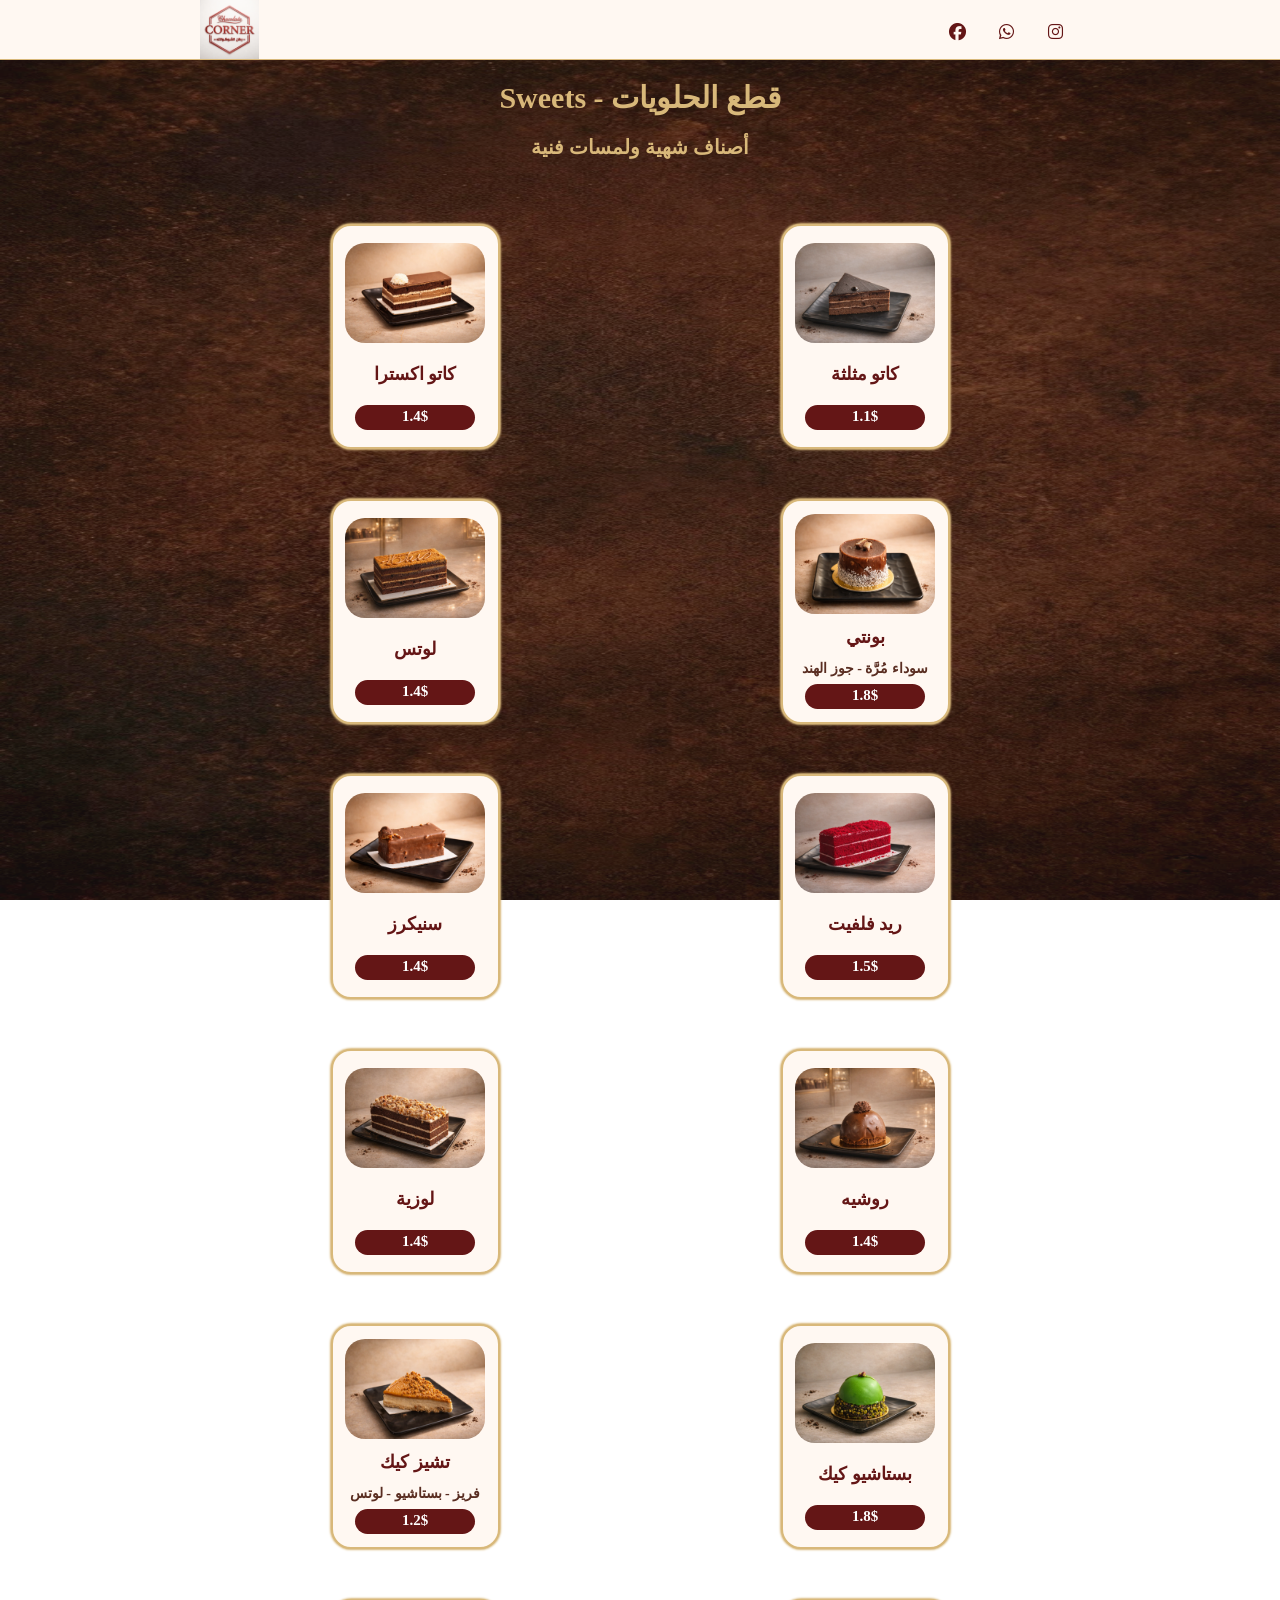
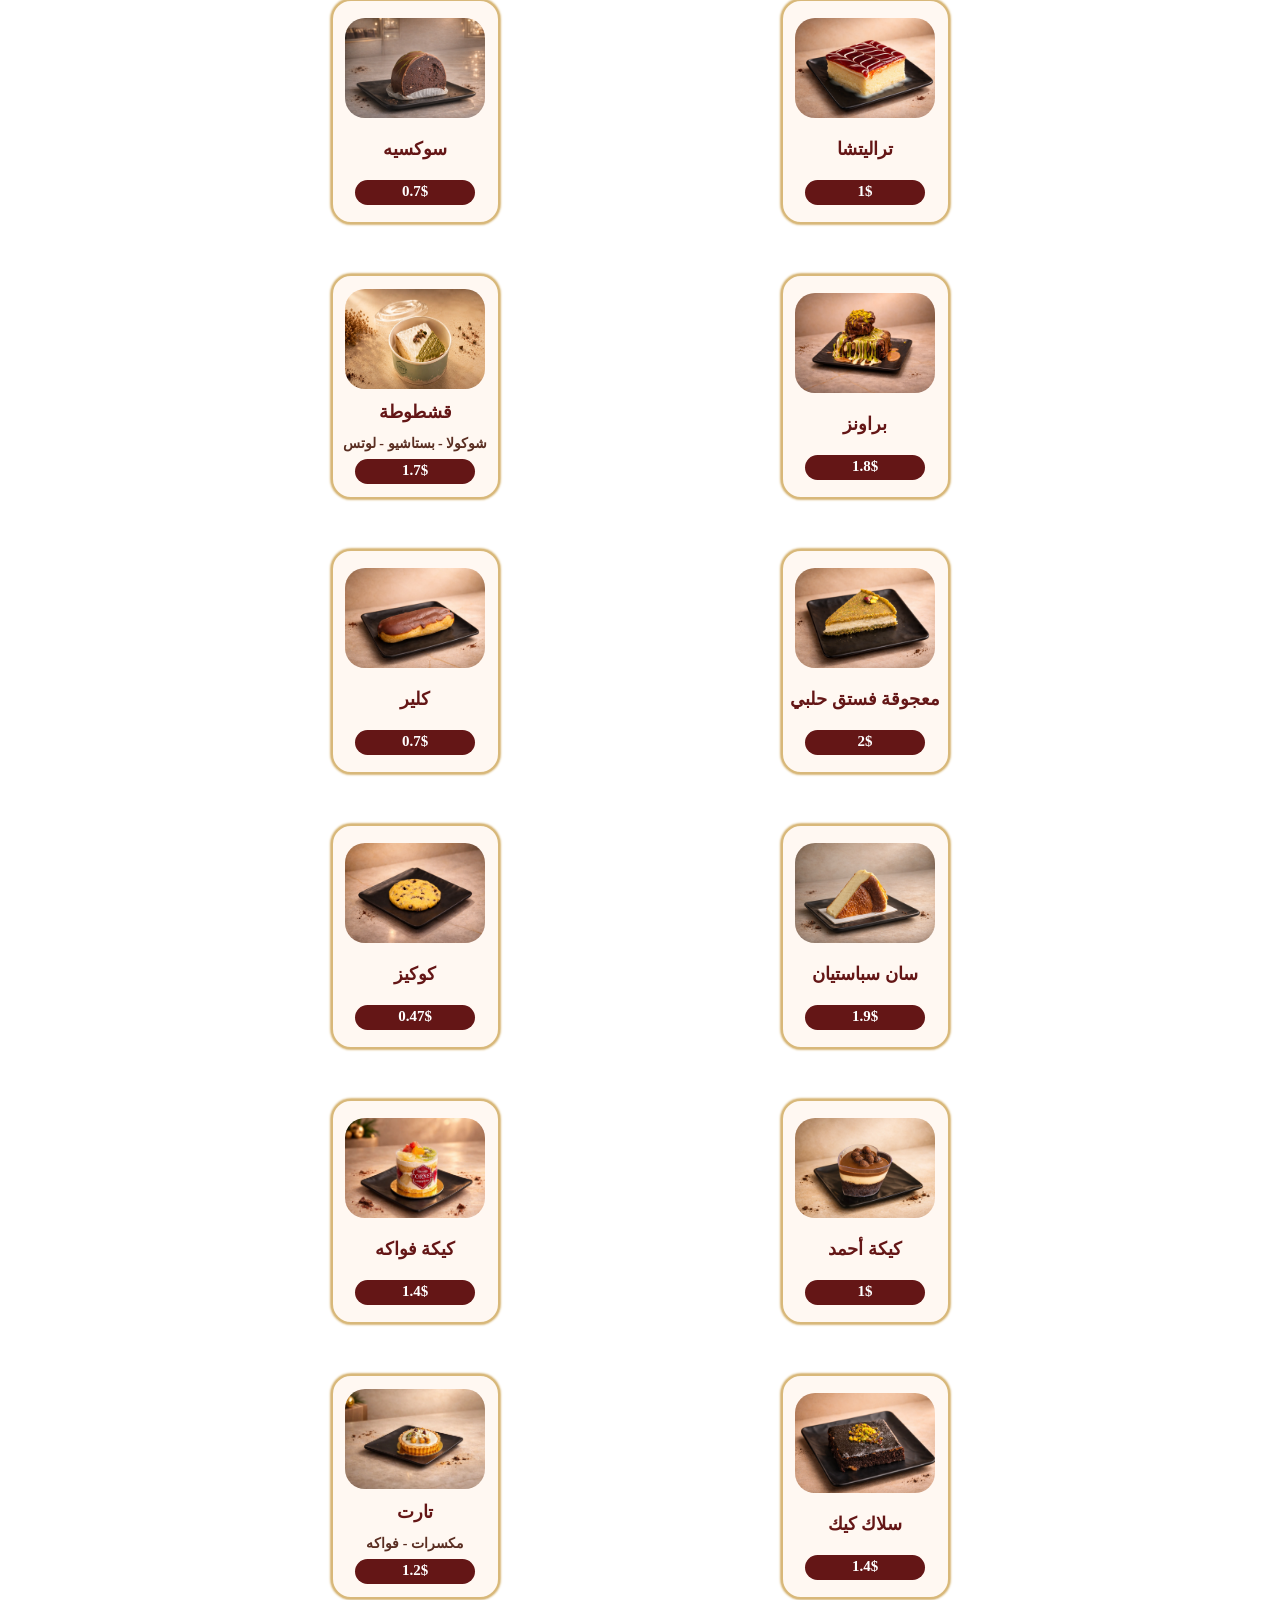
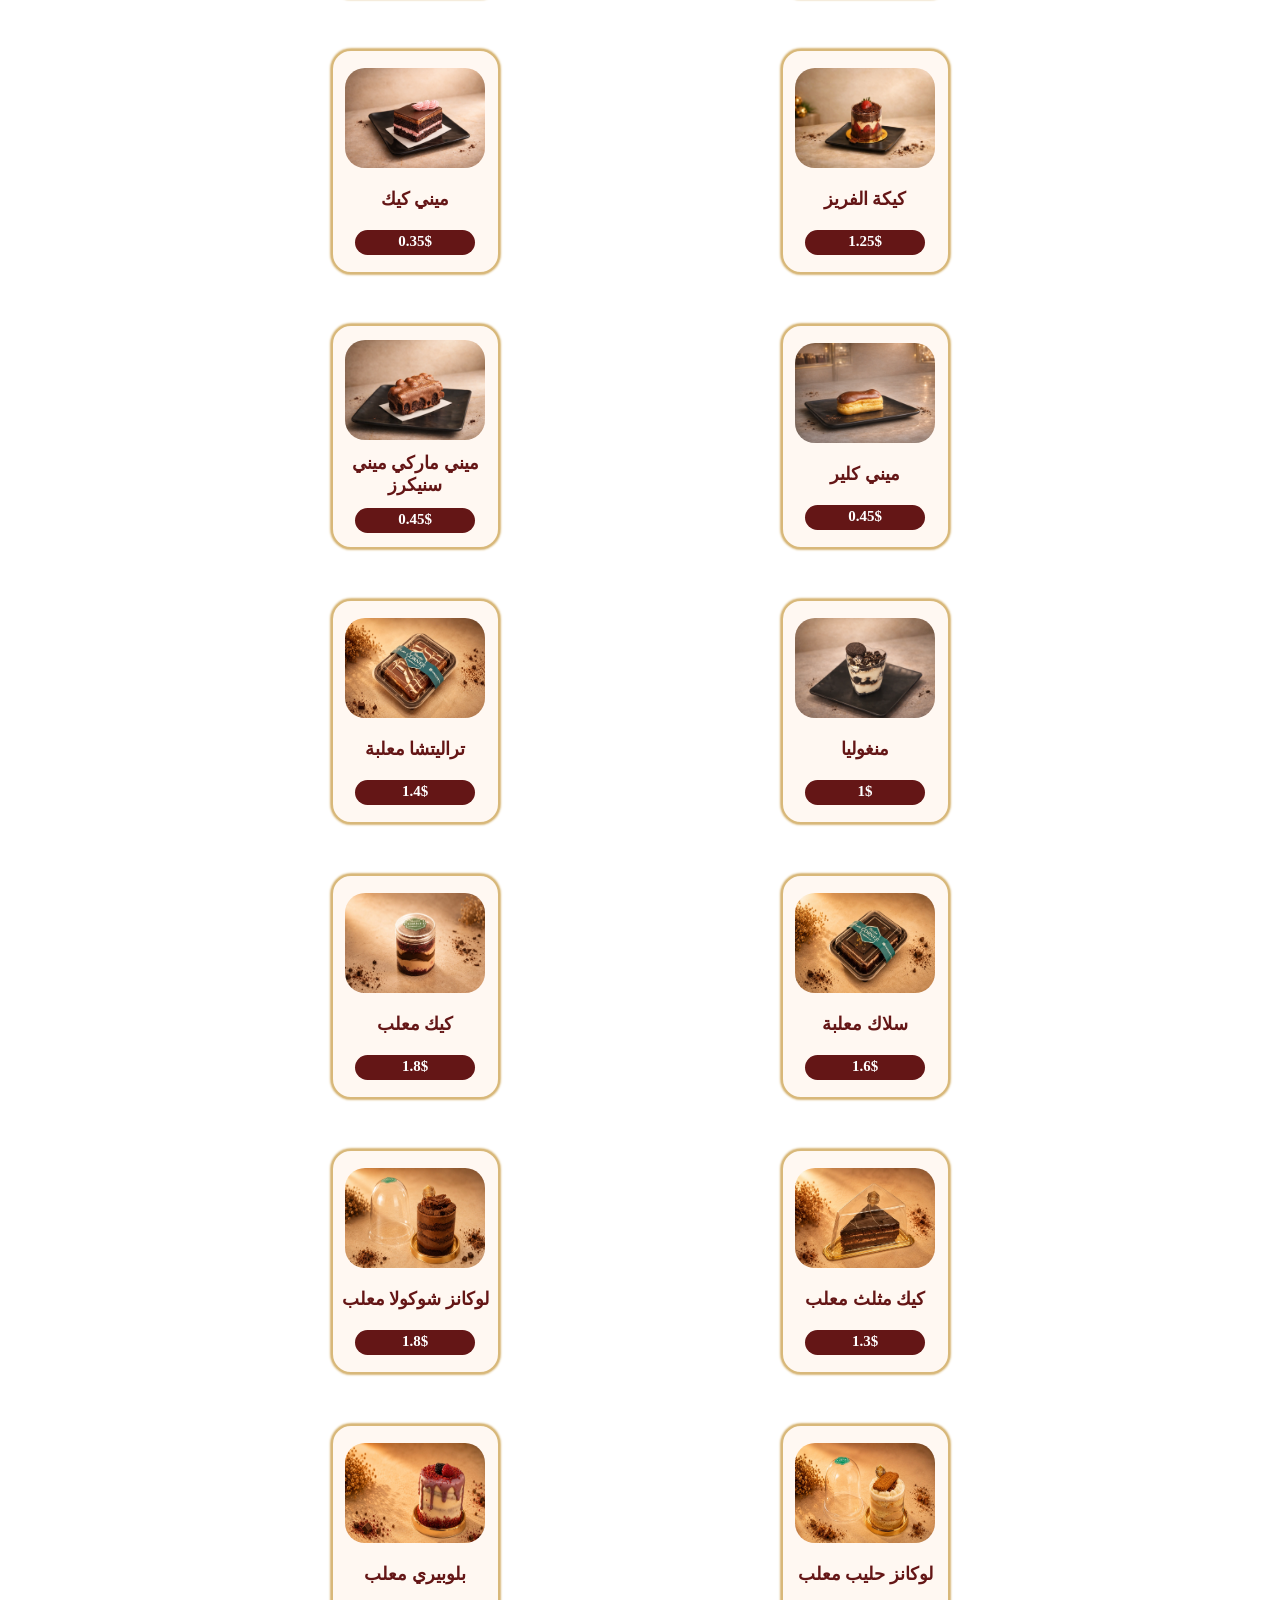
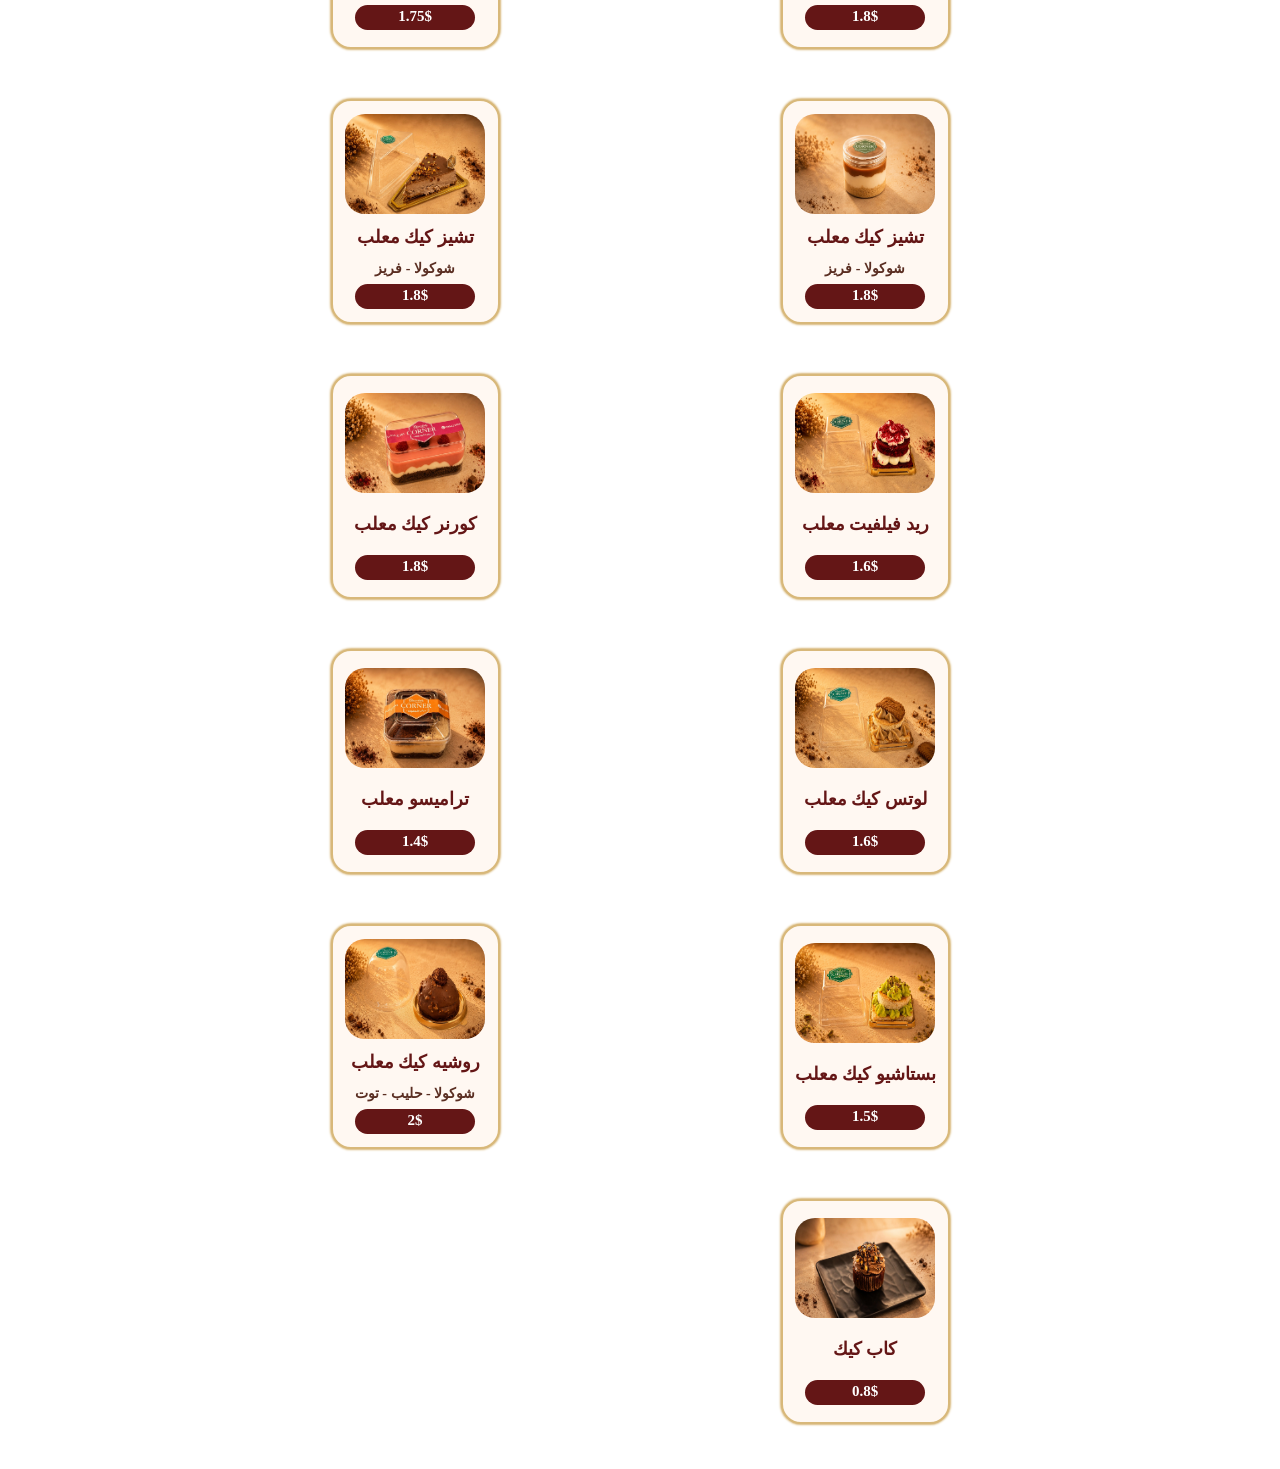
==== commit 7f70771c: "Update index.html" ====
--- a/index.html
+++ b/index.html
@@ -136,7 +136,7 @@
             <img src="imgs/qashtota.webp" alt="">
             <h2>قشطوطة</h2>
             <span>شوكولا - بستاشيو - لوتس</span>
-            <p>1.9$</p>
+            <p>1.7$</p>
         </div>
 
         <div class="type">
